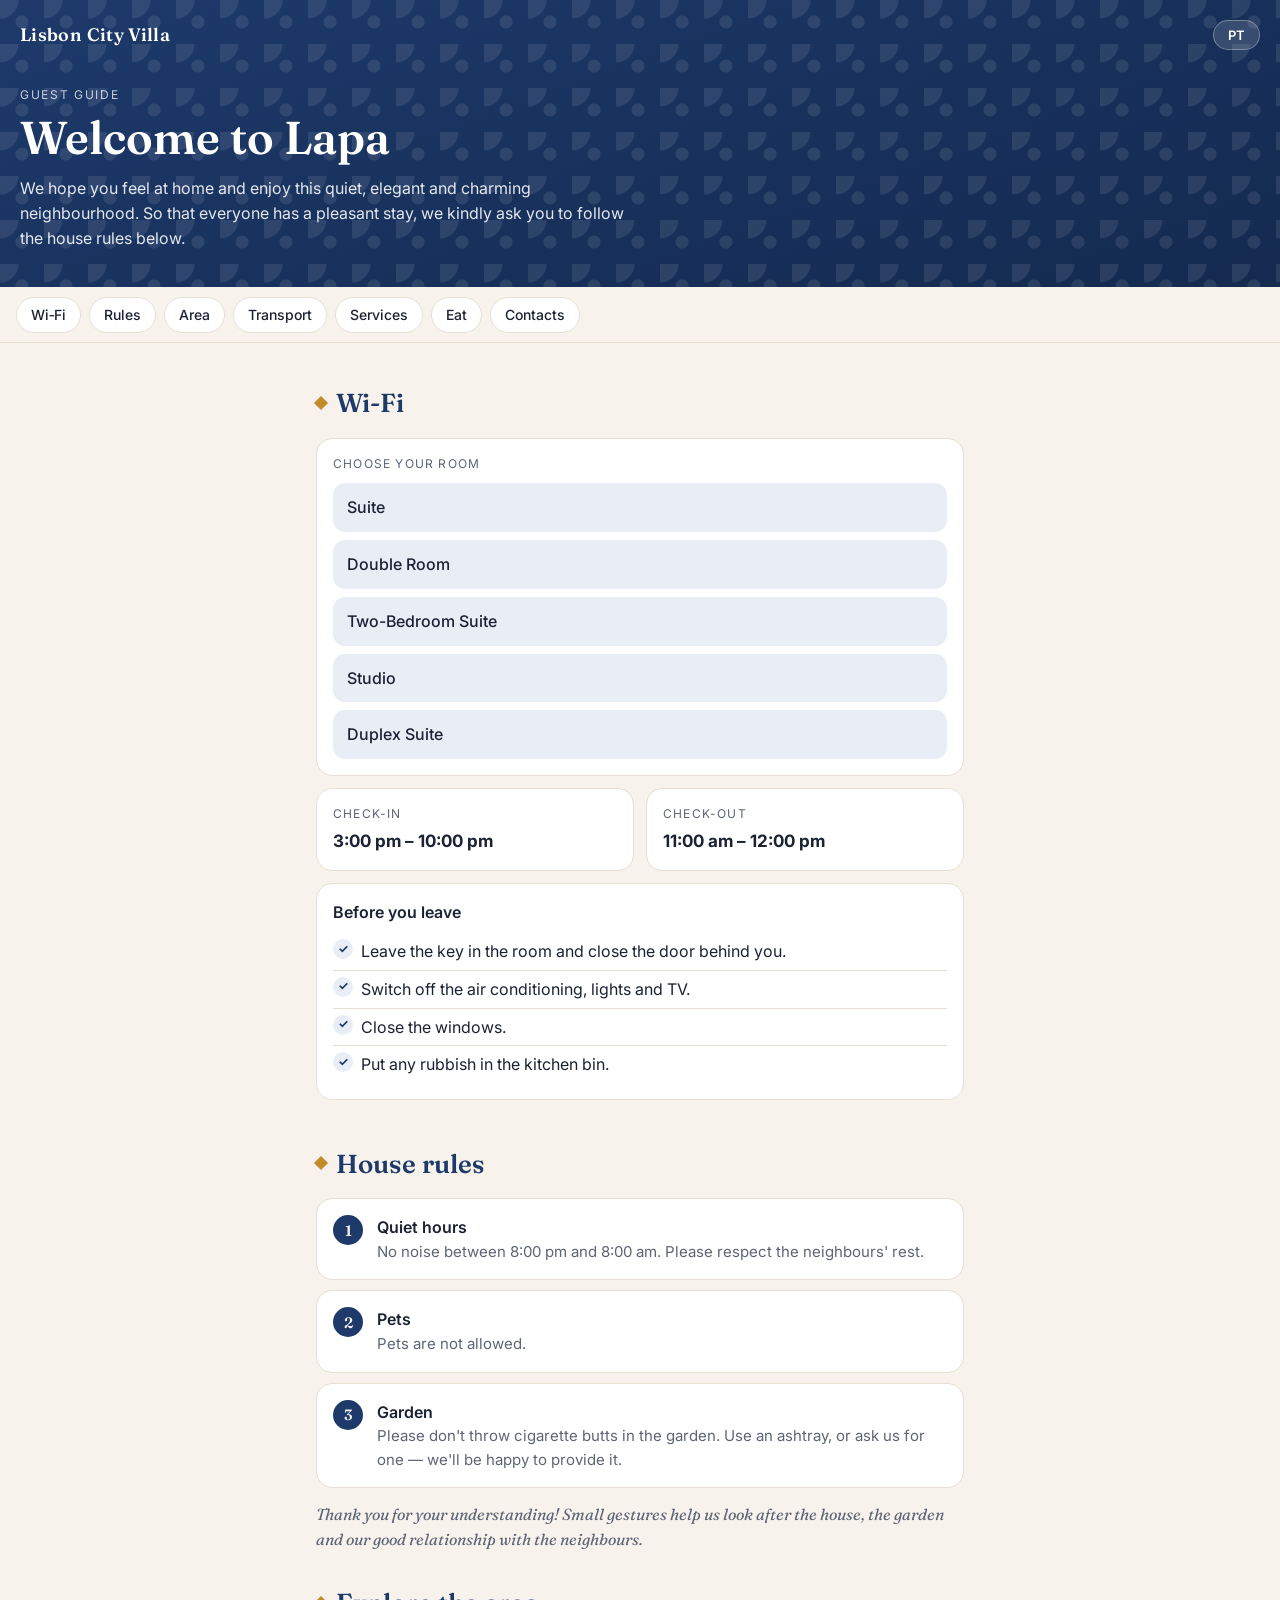
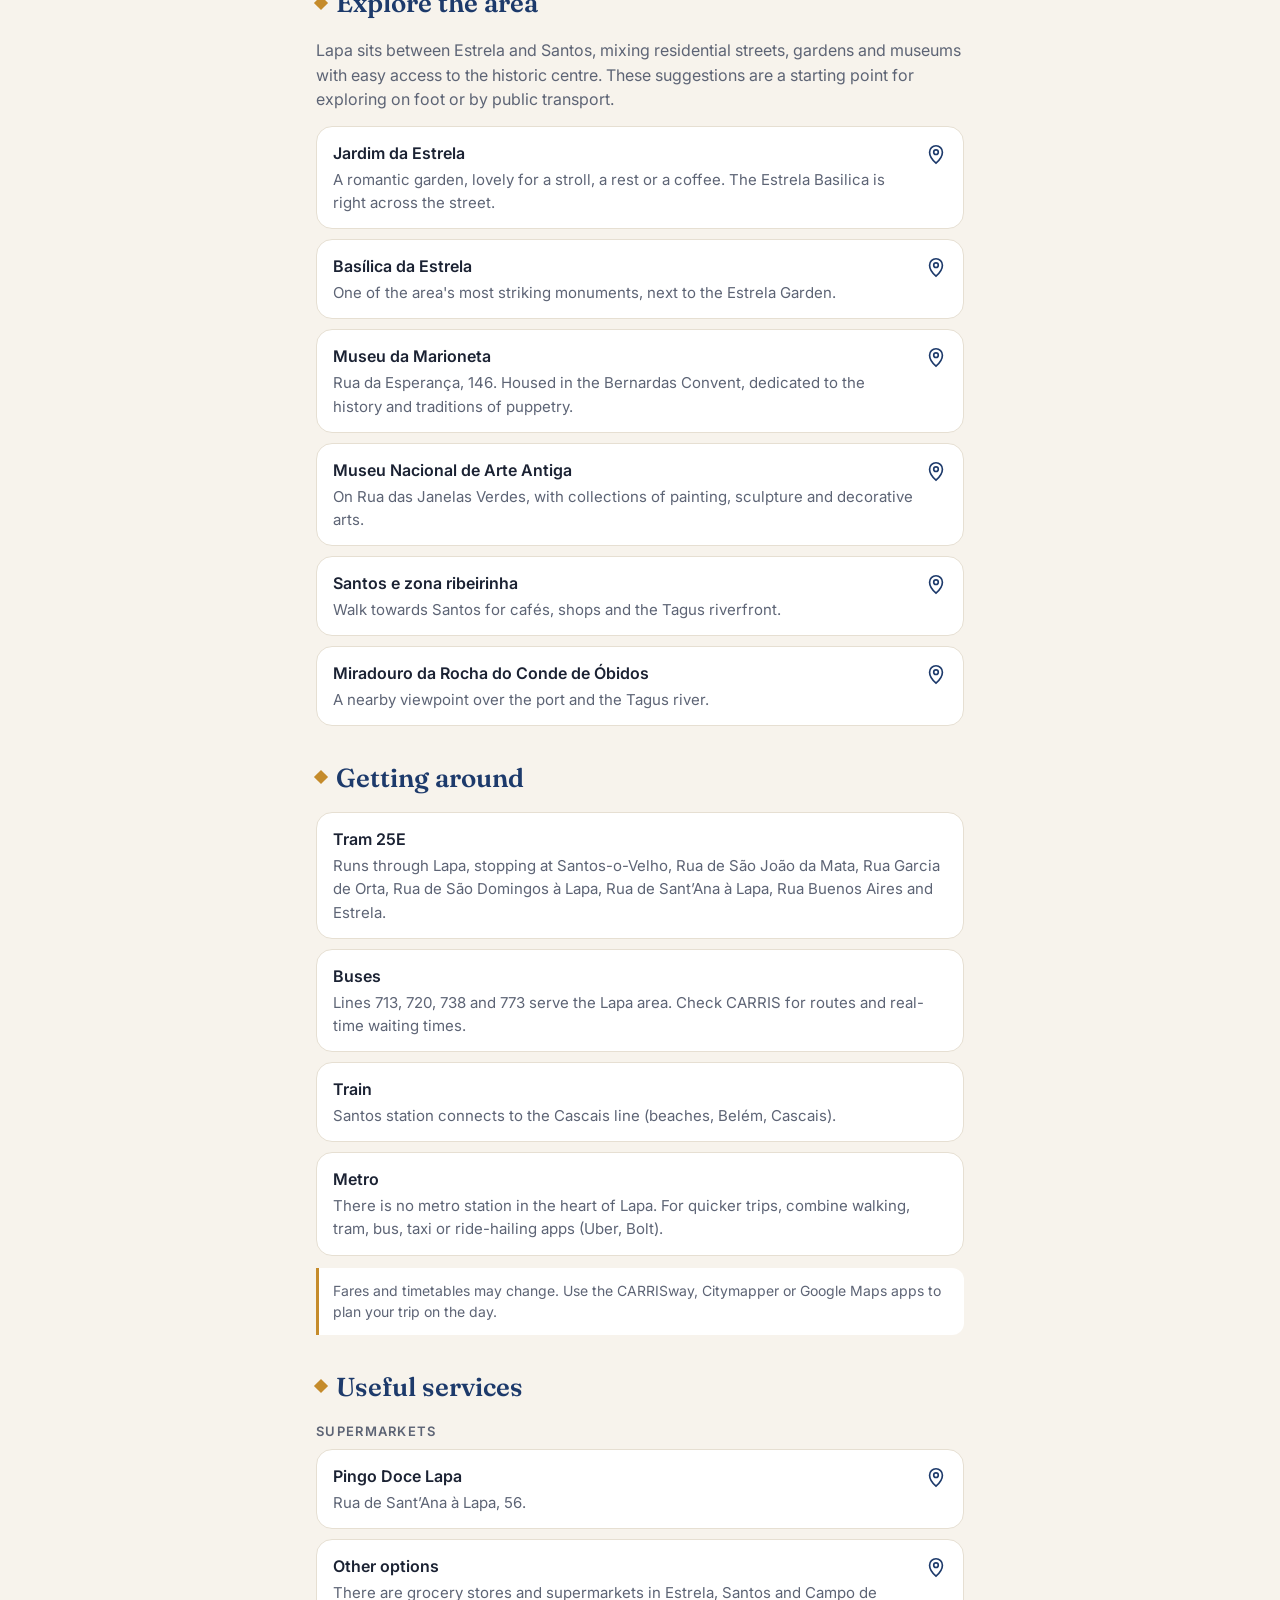
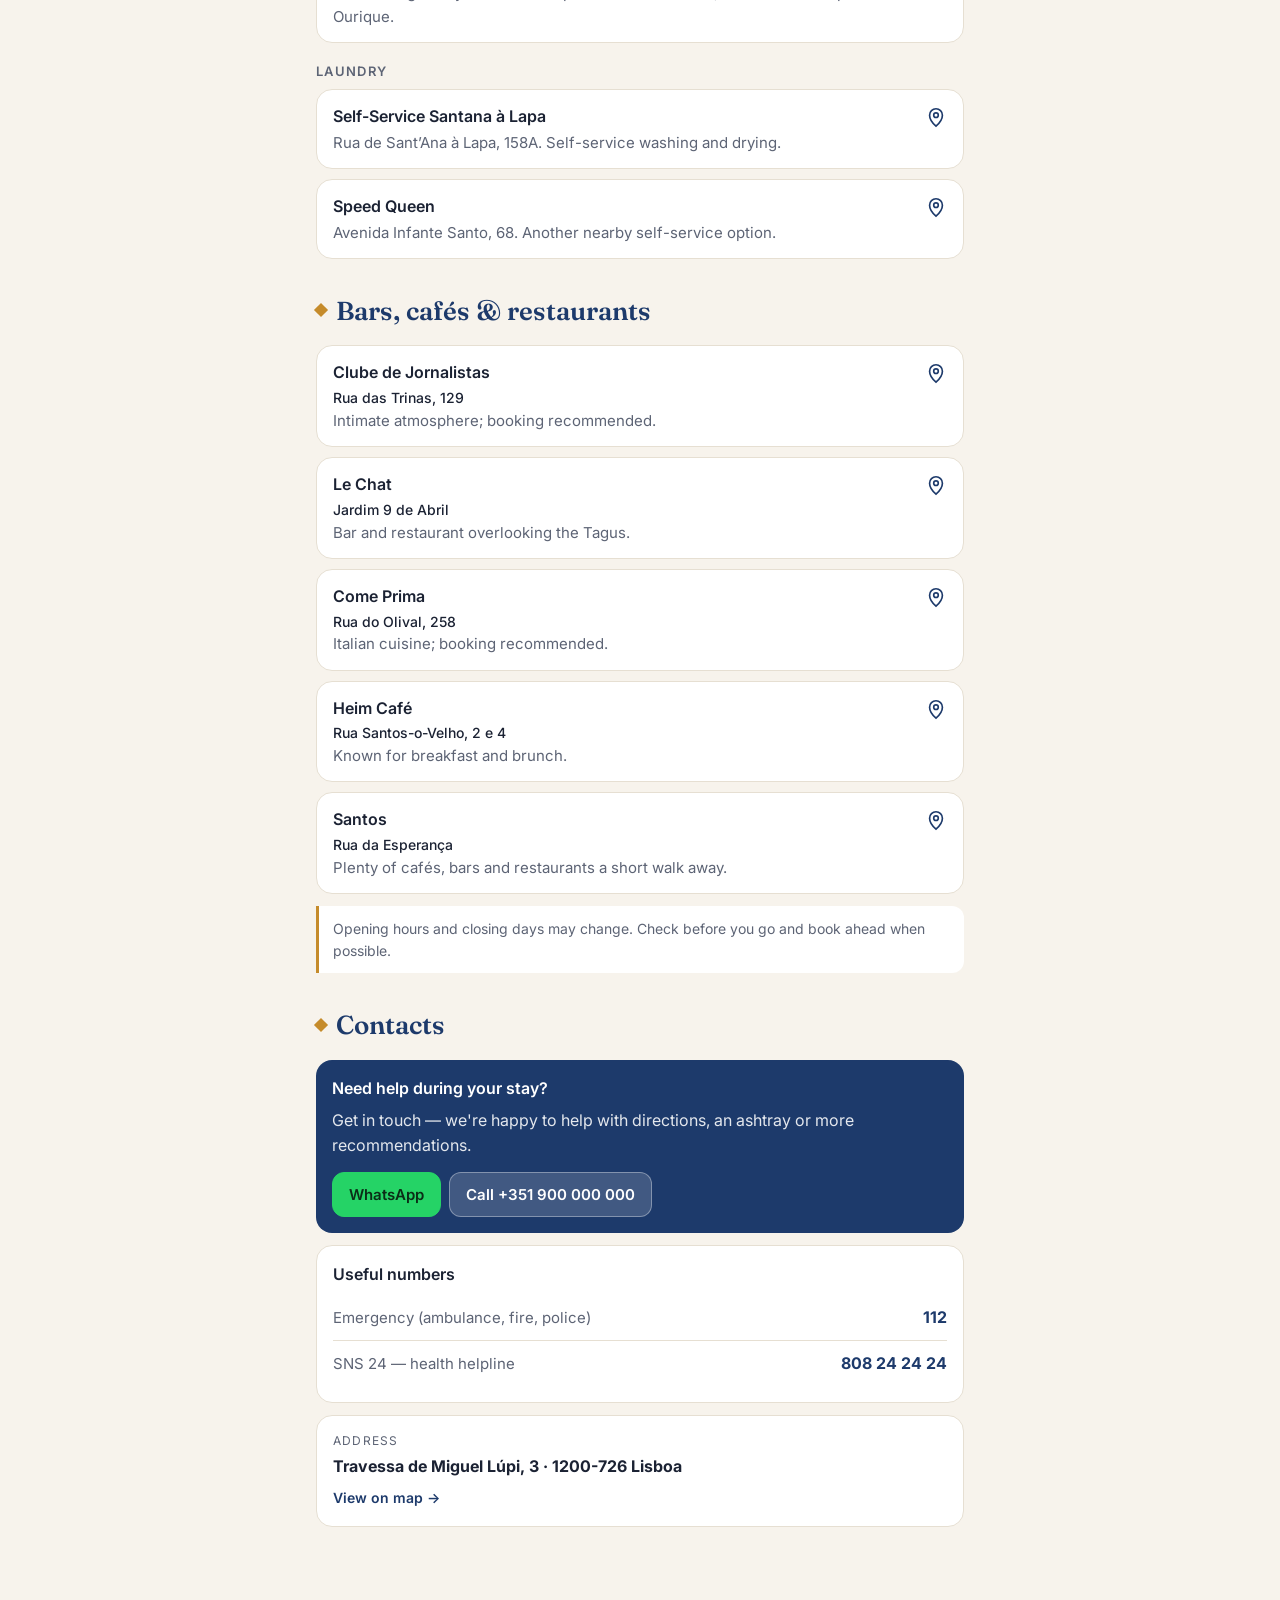
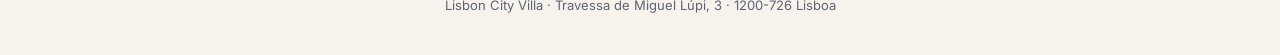
==== index.html @ 4617509f "Guia do hóspede Lisbon City Villa: página por quarto, PT/EN e cartões QR Co-Authored-By: Claude Opus" ====
<!doctype html>
<html lang="pt">
<head>
  <meta charset="utf-8">
  <meta name="viewport" content="width=device-width, initial-scale=1, viewport-fit=cover">
  <title>Lisbon City Villa · Guest Guide</title>
  <meta name="robots" content="noindex">
  <meta name="theme-color" content="#1d3a6b">
  <link rel="preconnect" href="https://fonts.googleapis.com">
  <link rel="preconnect" href="https://fonts.gstatic.com" crossorigin>
  <link href="https://fonts.googleapis.com/css2?family=Fraunces:opsz,wght@9..144,400;9..144,600&family=Inter:wght@400;500;600&display=swap" rel="stylesheet">
  <link rel="stylesheet" href="style.css">
</head>
<body>
  <div id="app"></div>
  <noscript>Ative o JavaScript para ver o guia. · Please enable JavaScript to view this guide.</noscript>
  <script src="conteudo.js"></script>
  <script src="app.js"></script>
</body>
</html>
---- style.css ----
:root {
  --bg: #f7f3ec;
  --surface: #ffffff;
  --ink: #1b2233;
  --muted: #5d6475;
  --line: #e6dfd2;
  --blue: #1d3a6b;
  --blue-soft: #e8edf6;
  --accent: #c58b2b;
  --radius: 16px;
  --serif: "Fraunces", Georgia, serif;
  --sans: "Inter", system-ui, -apple-system, sans-serif;
}
@media (prefers-color-scheme: dark) {
  :root:not([data-theme="light"]) {
    --bg: #121620; --surface: #1b2130; --ink: #edeef2; --muted: #a2a8b6;
    --line: #2a3142; --blue: #9db7e8; --blue-soft: #222c42; --accent: #e0b062;
  }
}
:root[data-theme="dark"] {
  --bg: #121620; --surface: #1b2130; --ink: #edeef2; --muted: #a2a8b6;
  --line: #2a3142; --blue: #9db7e8; --blue-soft: #222c42; --accent: #e0b062;
}

* { box-sizing: border-box; }
html { scroll-behavior: smooth; scroll-padding-top: 64px; }
body {
  margin: 0; background: var(--bg); color: var(--ink);
  font: 16px/1.55 var(--sans); -webkit-font-smoothing: antialiased;
}
a { color: inherit; text-decoration: none; }
h1, h2, h3 { margin: 0; }
p { margin: 0; }

/* Hero — faixa inspirada em azulejo */
.hero {
  position: relative; color: #fff; padding: 20px 20px 36px;
  background:
    radial-gradient(circle at 0 0, rgba(255,255,255,.09) 0 18px, transparent 19px) 0 0/44px 44px,
    radial-gradient(circle at 22px 22px, rgba(255,255,255,.09) 0 6px, transparent 7px) 0 0/44px 44px,
    linear-gradient(160deg, #1d3a6b, #142a4f);
}
.hero-top { display: flex; align-items: center; justify-content: space-between; gap: 12px; margin-bottom: 36px; }
.wordmark { font-family: var(--serif); font-size: 18px; font-weight: 600; letter-spacing: .02em; }
.logo { height: 40px; width: auto; }
.lang {
  font: 600 13px var(--sans); color: #fff; background: rgba(255,255,255,.14);
  border: 1px solid rgba(255,255,255,.3); border-radius: 999px; padding: 6px 14px; cursor: pointer;
}
.eyebrow { font-size: 12px; text-transform: uppercase; letter-spacing: .14em; opacity: .75; margin-bottom: 8px; }
.hero h1 { font-family: var(--serif); font-weight: 600; font-size: clamp(32px, 9vw, 46px); line-height: 1.08; margin-bottom: 14px; }
.lead { opacity: .88; max-width: 38em; }

/* Navegação rápida */
.chips {
  position: sticky; top: 0; z-index: 5; display: flex; gap: 8px; overflow-x: auto;
  padding: 10px 16px; background: color-mix(in srgb, var(--bg) 92%, transparent);
  backdrop-filter: blur(8px); border-bottom: 1px solid var(--line); scrollbar-width: none;
}
.chips::-webkit-scrollbar { display: none; }
.chips a {
  flex: none; font-size: 14px; font-weight: 500; padding: 6px 14px; border-radius: 999px;
  background: var(--surface); border: 1px solid var(--line);
}

main { max-width: 680px; margin: 0 auto; padding: 8px 16px 32px; }
.sec { padding-top: 32px; }
.sec h2 {
  font-family: var(--serif); font-weight: 600; font-size: 26px; color: var(--blue);
  margin-bottom: 14px; display: flex; align-items: flex-start; gap: 10px;
}
.sec h2::before { content: ""; width: 10px; height: 10px; margin-top: .55em; background: var(--accent); transform: rotate(45deg); flex: none; }
h3 { font-size: 16px; font-weight: 600; }

.card {
  display: block; background: var(--surface); border: 1px solid var(--line);
  border-radius: var(--radius); padding: 16px; margin-bottom: 12px;
}
.card h3 { margin-bottom: 8px; }
.lbl { display: block; font-size: 12px; text-transform: uppercase; letter-spacing: .1em; color: var(--muted); }
.row { display: flex; align-items: center; gap: 10px; flex-wrap: wrap; padding: 6px 0; }
.row .lbl { width: 100%; margin-bottom: -6px; }
.row strong { font-size: 18px; word-break: break-all; }
.mono { font-family: ui-monospace, SFMono-Regular, Menlo, monospace; letter-spacing: .02em; }
.wifi { border-color: var(--blue); box-shadow: 0 0 0 3px var(--blue-soft); }
.copy {
  margin-left: auto; font: 600 14px var(--sans); color: #fff; background: var(--blue);
  border: 0; border-radius: 10px; padding: 8px 14px; cursor: pointer;
}
@media (prefers-color-scheme: dark) { .copy { color: #121620; } }
.note { color: var(--muted); font-size: 14px; margin-top: 8px; }

.rooms { display: grid; gap: 8px; margin-top: 10px; }
.rooms a { padding: 12px 14px; border-radius: 12px; background: var(--blue-soft); font-weight: 500; }

.times { display: grid; grid-template-columns: 1fr 1fr; gap: 12px; }
.time strong { font-size: 17px; display: block; margin-top: 4px; }
.checks { margin: 0; padding: 0; list-style: none; }
.checks li { position: relative; padding: 6px 0 6px 28px; border-top: 1px solid var(--line); }
.checks li:first-child { border-top: 0; }
.checks li::before {
  content: "✓"; position: absolute; left: 0; top: 6px; width: 20px; height: 20px; border-radius: 50%;
  background: var(--blue-soft); color: var(--blue); font-size: 12px; font-weight: 700;
  display: grid; place-items: center;
}

.rules { list-style: none; margin: 0; padding: 0; counter-reset: r; display: grid; gap: 10px; }
.rules li {
  counter-increment: r; position: relative; background: var(--surface); border: 1px solid var(--line);
  border-radius: var(--radius); padding: 16px 16px 16px 60px;
}
.rules li::before {
  content: counter(r); position: absolute; left: 16px; top: 16px; width: 30px; height: 30px; border-radius: 50%;
  background: var(--blue); color: var(--bg); font: 600 15px var(--serif); display: grid; place-items: center;
}
.rules p, .item p, .place p { color: var(--muted); font-size: 15px; }
.thanks { margin-top: 14px; font-family: var(--serif); font-style: italic; color: var(--muted); }

.intro { color: var(--muted); margin-bottom: 14px; }
.list { display: grid; gap: 10px; }
.place, .item {
  display: flex; gap: 12px; align-items: flex-start; justify-content: space-between;
  background: var(--surface); border: 1px solid var(--line); border-radius: var(--radius); padding: 14px 16px;
}
.item { display: block; }
.place h3, .item h3 { margin-bottom: 2px; }
.place svg { flex: none; width: 22px; height: 22px; margin-top: 2px; fill: none; stroke: var(--blue); stroke-width: 1.8; }
.place:active { transform: scale(.99); }
.place .addr { color: var(--ink); font-size: 14px; font-weight: 500; }
.cat { margin: 18px 0 8px; font-size: 13px; text-transform: uppercase; letter-spacing: .1em; color: var(--muted); }
.cat:first-of-type { margin-top: 0; }
.tip {
  margin-top: 12px; font-size: 14px; color: var(--muted); padding: 12px 14px;
  border-left: 3px solid var(--accent); background: var(--surface); border-radius: 0 12px 12px 0;
}

.help { background: var(--blue); color: #fff; border: 0; }
.help p { opacity: .88; }
@media (prefers-color-scheme: dark) { .help { color: #121620; } }
.btns { display: flex; flex-wrap: wrap; gap: 8px; margin-top: 14px; }
.btn {
  font-weight: 600; font-size: 15px; padding: 10px 16px; border-radius: 12px;
  background: rgba(255,255,255,.16); border: 1px solid rgba(255,255,255,.35);
}
.btn.wa { background: #25d366; border-color: #25d366; color: #0b2e17; }
.num { justify-content: space-between; border-top: 1px solid var(--line); padding: 10px 0; flex-wrap: nowrap; }
.num:first-of-type { border-top: 0; }
.num span { color: var(--muted); font-size: 15px; }
.num strong { font-size: 16px; color: var(--blue); white-space: nowrap; word-break: normal; }
.addr-card strong { display: block; margin: 4px 0 6px; }
.addr-card .link { color: var(--blue); font-weight: 600; font-size: 14px; }

footer { text-align: center; color: var(--muted); font-size: 13px; padding: 24px 16px 40px; }
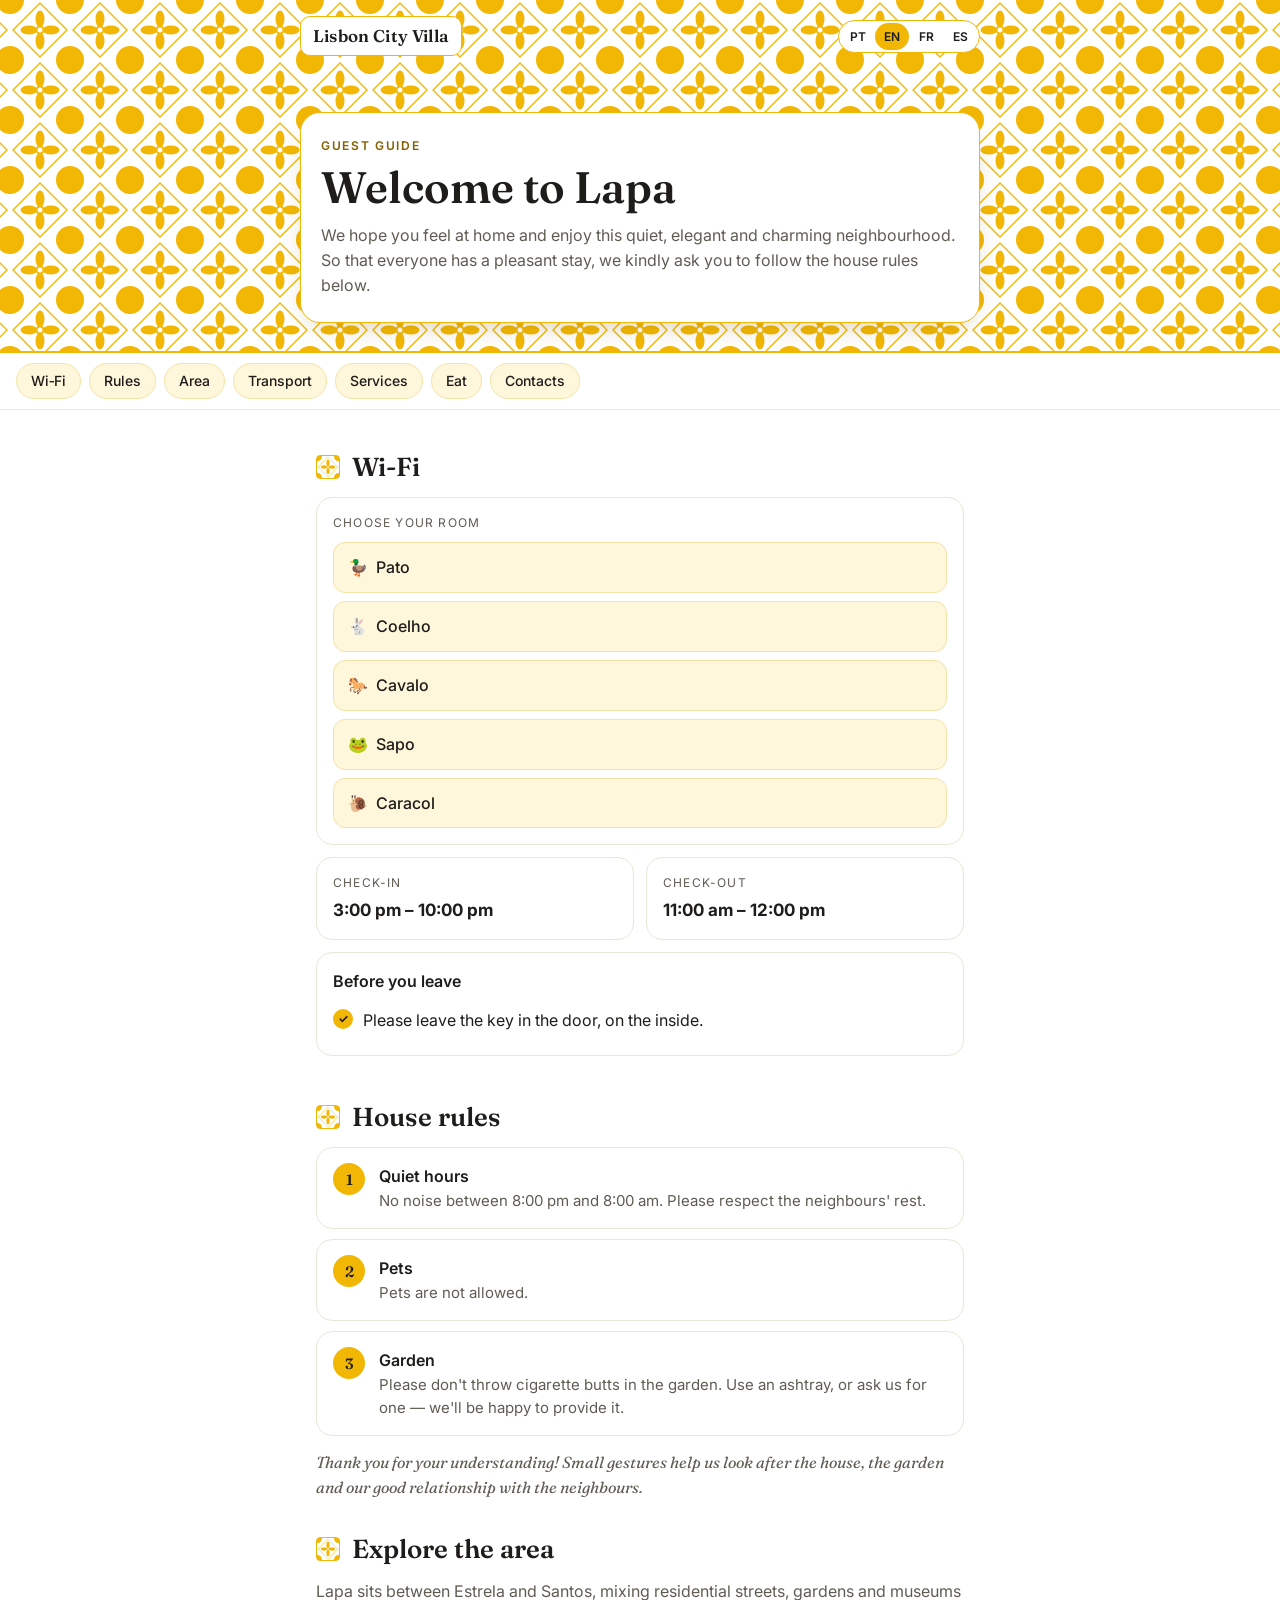
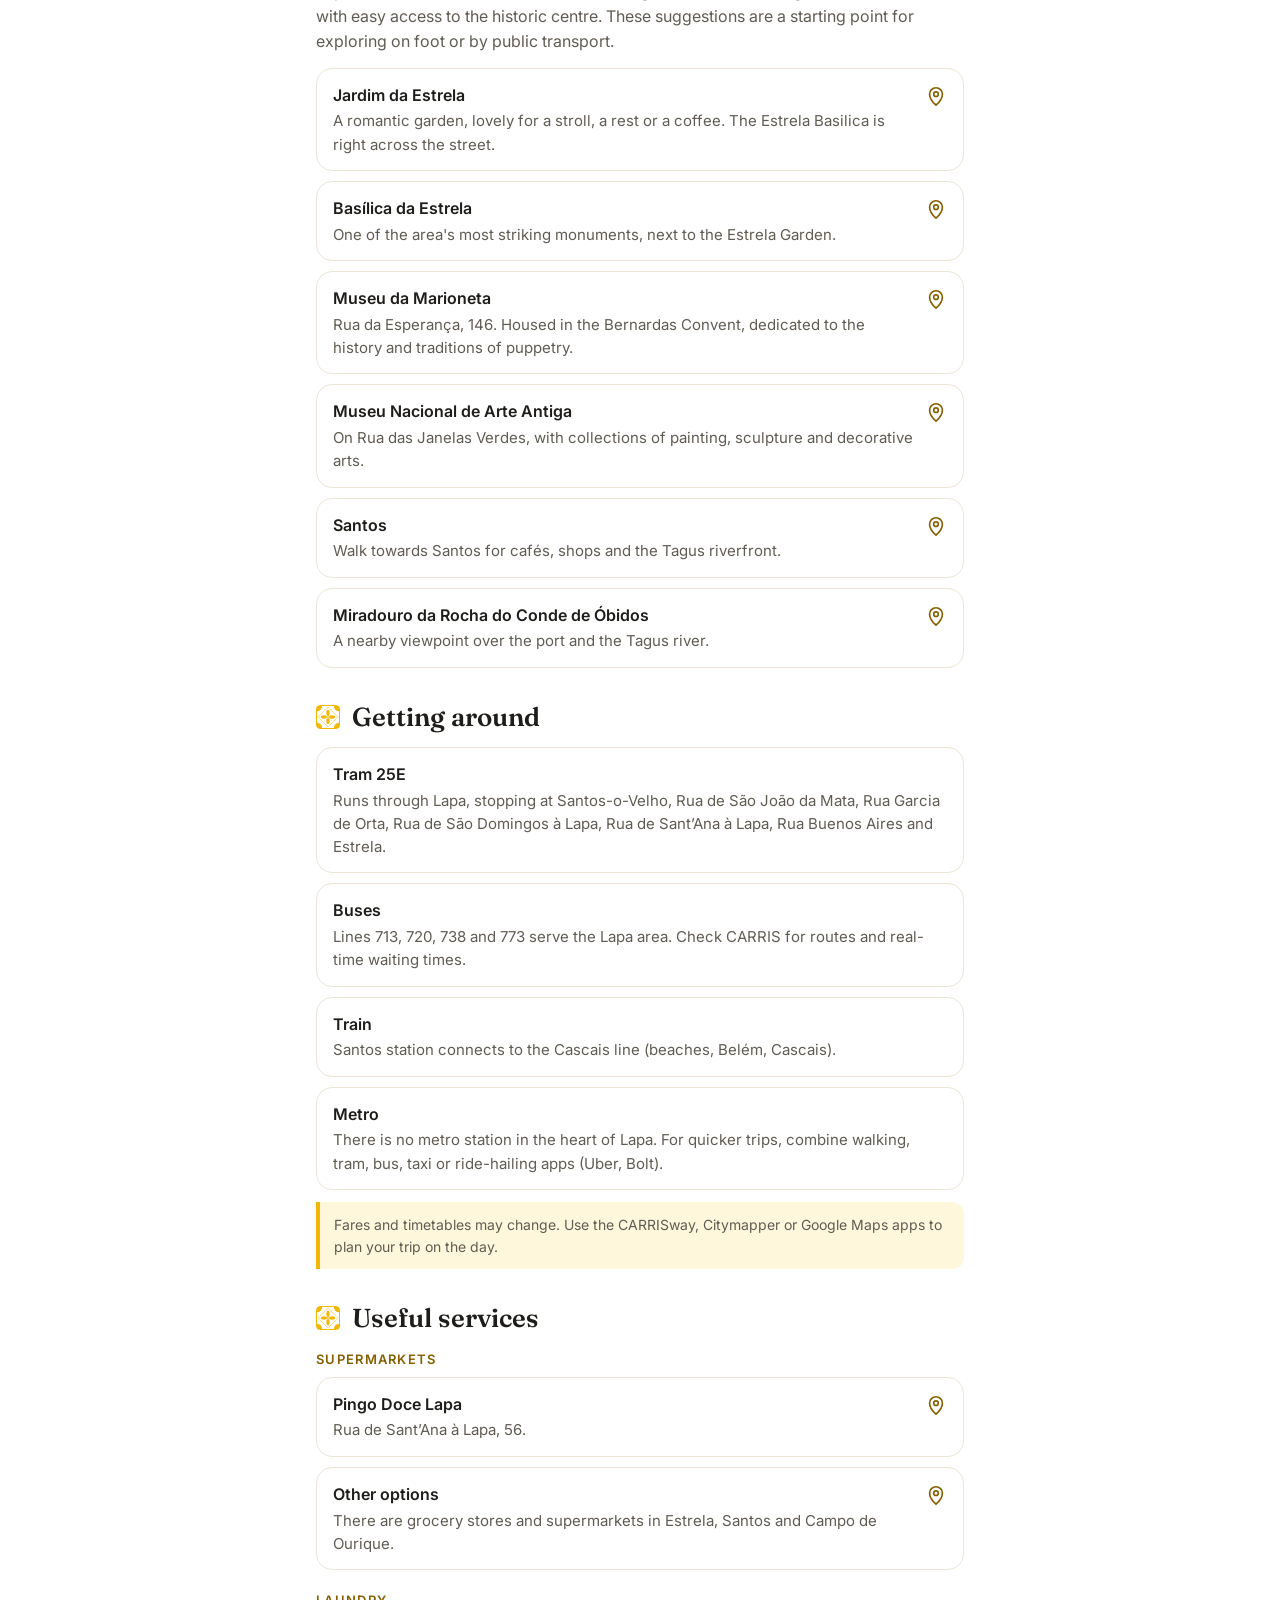
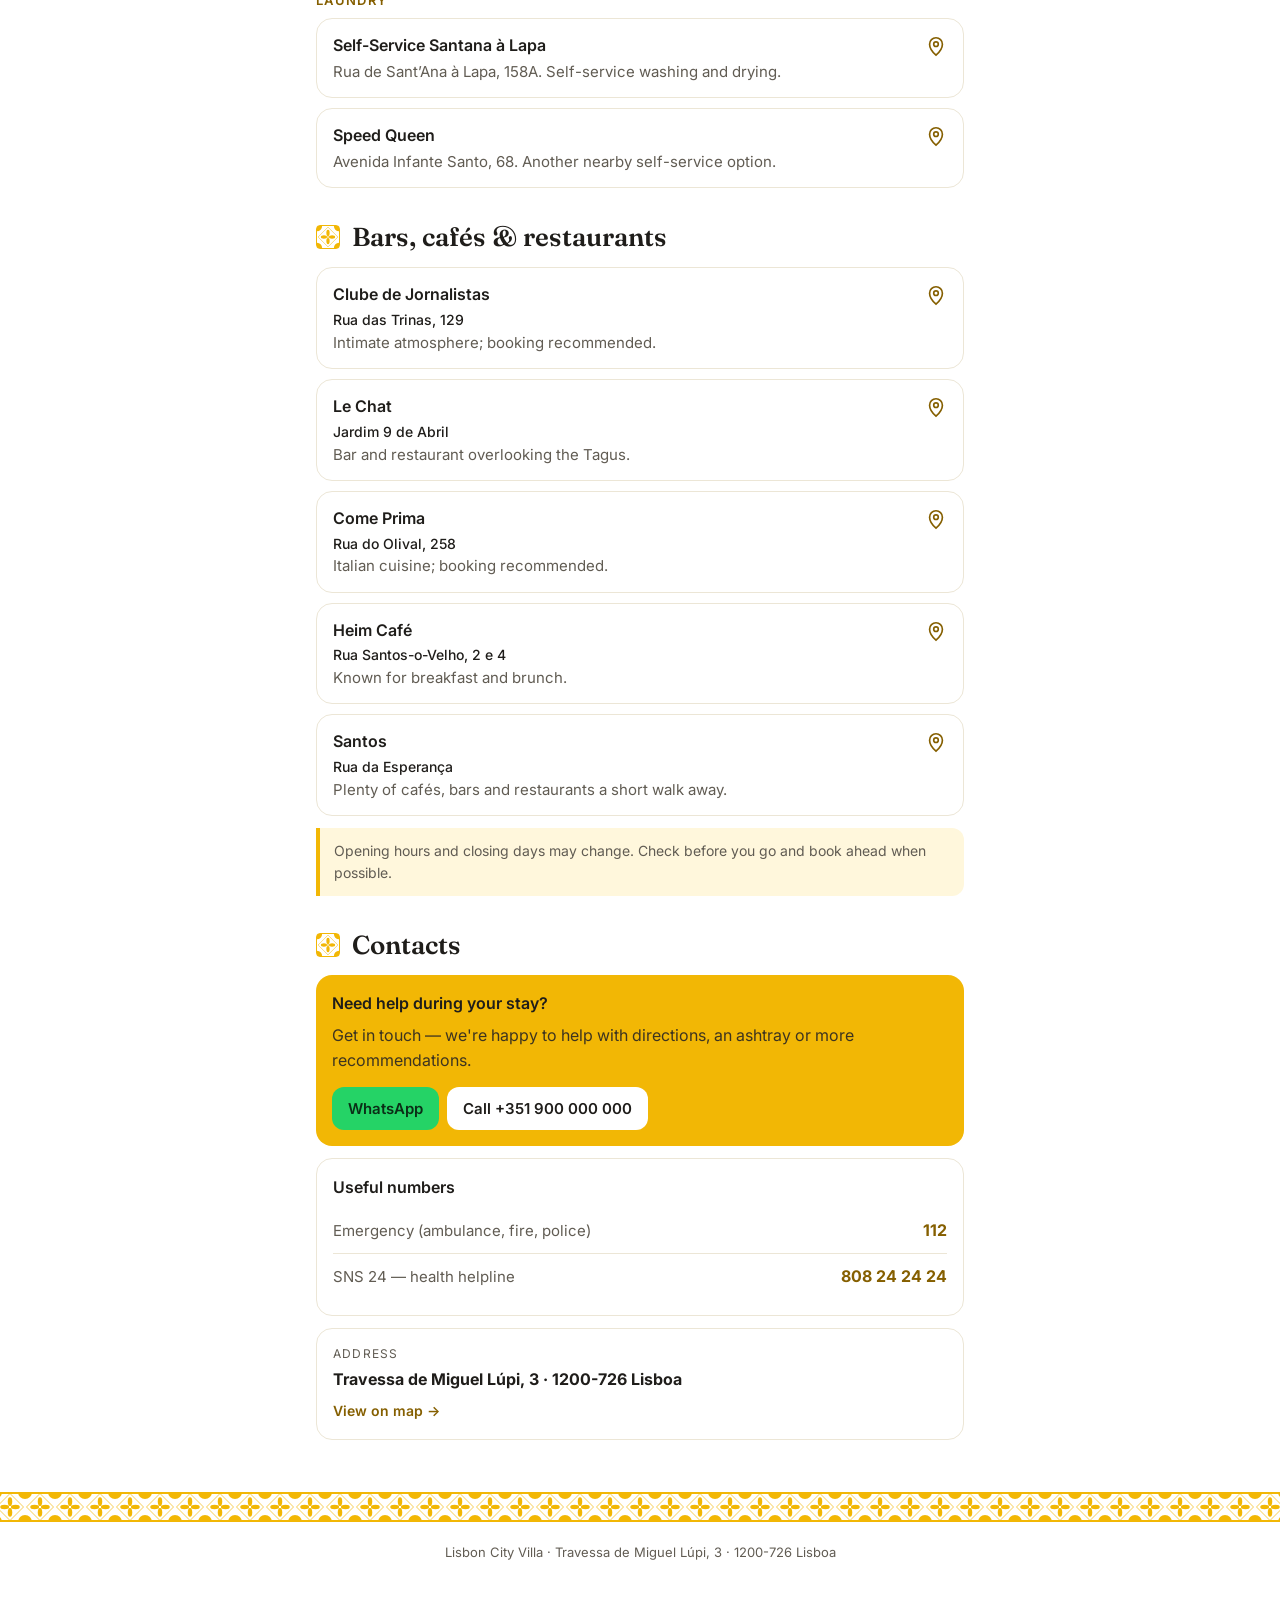
==== commit d51778e3: "Design branco/amarelo com azulejos, quartos Pato–Caracol, check-out e 4 línguas (PT/EN/FR/ES) Co-Aut" ====
--- a/index.html
+++ b/index.html
@@ -5,7 +5,7 @@
   <meta name="viewport" content="width=device-width, initial-scale=1, viewport-fit=cover">
   <title>Lisbon City Villa · Guest Guide</title>
   <meta name="robots" content="noindex">
-  <meta name="theme-color" content="#1d3a6b">
+  <meta name="theme-color" content="#f2b705">
   <link rel="preconnect" href="https://fonts.googleapis.com">
   <link rel="preconnect" href="https://fonts.gstatic.com" crossorigin>
   <link href="https://fonts.googleapis.com/css2?family=Fraunces:opsz,wght@9..144,400;9..144,600&family=Inter:wght@400;500;600&display=swap" rel="stylesheet">
--- a/style.css
+++ b/style.css
@@ -1,25 +1,17 @@
 :root {
-  --bg: #f7f3ec;
+  --bg: #ffffff;
   --surface: #ffffff;
-  --ink: #1b2233;
-  --muted: #5d6475;
-  --line: #e6dfd2;
-  --blue: #1d3a6b;
-  --blue-soft: #e8edf6;
-  --accent: #c58b2b;
+  --ink: #1f1d1a;
+  --muted: #615c53;
+  --line: #ece6d6;
+  --yellow: #f2b705;
+  --yellow-soft: #fff7dc;
+  --yellow-ink: #855f00; /* amarelo escuro para texto sobre branco (contraste AA) */
   --radius: 16px;
   --serif: "Fraunces", Georgia, serif;
   --sans: "Inter", system-ui, -apple-system, sans-serif;
-}
-@media (prefers-color-scheme: dark) {
-  :root:not([data-theme="light"]) {
-    --bg: #121620; --surface: #1b2130; --ink: #edeef2; --muted: #a2a8b6;
-    --line: #2a3142; --blue: #9db7e8; --blue-soft: #222c42; --accent: #e0b062;
-  }
-}
-:root[data-theme="dark"] {
-  --bg: #121620; --surface: #1b2130; --ink: #edeef2; --muted: #a2a8b6;
-  --line: #2a3142; --blue: #9db7e8; --blue-soft: #222c42; --accent: #e0b062;
+  /* Azulejo: cantos em quarto de círculo + flor central, repete-se em padrão */
+  --azulejo: url("data:image/svg+xml,%3Csvg xmlns='http://www.w3.org/2000/svg' width='60' height='60' viewBox='0 0 60 60'%3E%3Cg fill='%23f2b705'%3E%3Cpath d='M0 0h14A14 14 0 0 1 0 14z'/%3E%3Cpath d='M60 0v14A14 14 0 0 1 46 0z'/%3E%3Cpath d='M60 60H46a14 14 0 0 1 14-14z'/%3E%3Cpath d='M0 60V46a14 14 0 0 1 14 14z'/%3E%3Cellipse cx='30' cy='19' rx='4.5' ry='8.5'/%3E%3Cellipse cx='30' cy='41' rx='4.5' ry='8.5'/%3E%3Cellipse cx='19' cy='30' rx='8.5' ry='4.5'/%3E%3Cellipse cx='41' cy='30' rx='8.5' ry='4.5'/%3E%3C/g%3E%3Ccircle cx='30' cy='30' r='3.5' fill='%23fff' stroke='%23f2b705' stroke-width='2'/%3E%3Cpath d='M30 3 57 30 30 57 3 30z' fill='none' stroke='%23f2b705' stroke-width='1.4'/%3E%3C/svg%3E");
 }
 
 * { box-sizing: border-box; }
@@ -29,47 +21,71 @@
   font: 16px/1.55 var(--sans); -webkit-font-smoothing: antialiased;
 }
 a { color: inherit; text-decoration: none; }
-h1, h2, h3 { margin: 0; }
-p { margin: 0; }
+h1, h2, h3, p { margin: 0; }
 
-/* Hero — faixa inspirada em azulejo */
+/* ---------- Topo com padrão de azulejo ---------- */
 .hero {
-  position: relative; color: #fff; padding: 20px 20px 36px;
-  background:
-    radial-gradient(circle at 0 0, rgba(255,255,255,.09) 0 18px, transparent 19px) 0 0/44px 44px,
-    radial-gradient(circle at 22px 22px, rgba(255,255,255,.09) 0 6px, transparent 7px) 0 0/44px 44px,
-    linear-gradient(160deg, #1d3a6b, #142a4f);
+  background: var(--azulejo) center top / 60px 60px, #fff;
+  padding: 16px 16px 28px; border-bottom: 2px solid var(--yellow);
 }
-.hero-top { display: flex; align-items: center; justify-content: space-between; gap: 12px; margin-bottom: 36px; }
-.wordmark { font-family: var(--serif); font-size: 18px; font-weight: 600; letter-spacing: .02em; }
-.logo { height: 40px; width: auto; }
-.lang {
-  font: 600 13px var(--sans); color: #fff; background: rgba(255,255,255,.14);
-  border: 1px solid rgba(255,255,255,.3); border-radius: 999px; padding: 6px 14px; cursor: pointer;
+.hero-top {
+  display: flex; align-items: center; justify-content: space-between; gap: 10px;
+  max-width: 680px; margin: 0 auto 56px;
 }
-.eyebrow { font-size: 12px; text-transform: uppercase; letter-spacing: .14em; opacity: .75; margin-bottom: 8px; }
-.hero h1 { font-family: var(--serif); font-weight: 600; font-size: clamp(32px, 9vw, 46px); line-height: 1.08; margin-bottom: 14px; }
-.lead { opacity: .88; max-width: 38em; }
+.wordmark {
+  font-family: var(--serif); font-size: 17px; font-weight: 600; letter-spacing: .01em;
+  background: #fff; padding: 6px 12px; border-radius: 10px; border: 1.5px solid var(--yellow);
+}
+.logo { height: 44px; width: auto; background: #fff; padding: 4px 8px; border-radius: 10px; }
+.langs { display: flex; background: #fff; border: 1.5px solid var(--yellow); border-radius: 999px; padding: 2px; }
+.langs button {
+  font: 600 12px var(--sans); color: var(--ink); background: none; border: 0;
+  border-radius: 999px; padding: 6px 9px; cursor: pointer; min-width: 34px;
+}
+.langs button[aria-pressed="true"] { background: var(--yellow); }
 
-/* Navegação rápida */
+.hero-body {
+  max-width: 680px; margin: 0 auto; background: #fff; border-radius: 20px;
+  padding: 24px 20px; border: 1.5px solid var(--yellow);
+  box-shadow: 0 10px 30px -14px rgba(133, 95, 0, .45);
+}
+.eyebrow { font-size: 12px; text-transform: uppercase; letter-spacing: .14em; color: var(--yellow-ink); font-weight: 600; margin-bottom: 8px; }
+.room-badge {
+  display: inline-block; font-weight: 600; font-size: 15px; background: var(--yellow);
+  padding: 5px 14px; border-radius: 999px; margin-bottom: 12px;
+}
+.ico { margin: 0 .3em; }
+.rooms .ico { margin: 0 .5em 0 0; }
+.hero h1 { font-family: var(--serif); font-weight: 600; font-size: clamp(30px, 8.5vw, 44px); line-height: 1.08; margin-bottom: 12px; }
+.lead { color: var(--muted); }
+
+.tile-strip {
+  height: 30px; background: var(--azulejo) center / 30px 30px;
+  border-block: 2px solid var(--yellow);
+}
+
+/* ---------- Navegação rápida ---------- */
 .chips {
   position: sticky; top: 0; z-index: 5; display: flex; gap: 8px; overflow-x: auto;
-  padding: 10px 16px; background: color-mix(in srgb, var(--bg) 92%, transparent);
+  padding: 10px 16px; background: rgba(255, 255, 255, .94);
   backdrop-filter: blur(8px); border-bottom: 1px solid var(--line); scrollbar-width: none;
 }
 .chips::-webkit-scrollbar { display: none; }
 .chips a {
   flex: none; font-size: 14px; font-weight: 500; padding: 6px 14px; border-radius: 999px;
-  background: var(--surface); border: 1px solid var(--line);
+  background: var(--yellow-soft); border: 1px solid #f4e2a6;
 }
 
-main { max-width: 680px; margin: 0 auto; padding: 8px 16px 32px; }
-.sec { padding-top: 32px; }
+main { max-width: 680px; margin: 0 auto; padding: 8px 16px 40px; }
+.sec { padding-top: 34px; }
 .sec h2 {
-  font-family: var(--serif); font-weight: 600; font-size: 26px; color: var(--blue);
-  margin-bottom: 14px; display: flex; align-items: flex-start; gap: 10px;
+  font-family: var(--serif); font-weight: 600; font-size: 26px; line-height: 1.2;
+  margin-bottom: 14px; display: flex; align-items: flex-start; gap: 12px;
 }
-.sec h2::before { content: ""; width: 10px; height: 10px; margin-top: .55em; background: var(--accent); transform: rotate(45deg); flex: none; }
+.sec h2::before {
+  content: ""; flex: none; width: 22px; height: 22px; margin-top: .12em;
+  background: var(--azulejo) center / 22px 22px; border: 1.5px solid var(--yellow); border-radius: 4px;
+}
 h3 { font-size: 16px; font-weight: 600; }
 
 .card {
@@ -82,36 +98,34 @@
 .row .lbl { width: 100%; margin-bottom: -6px; }
 .row strong { font-size: 18px; word-break: break-all; }
 .mono { font-family: ui-monospace, SFMono-Regular, Menlo, monospace; letter-spacing: .02em; }
-.wifi { border-color: var(--blue); box-shadow: 0 0 0 3px var(--blue-soft); }
+.wifi { background: var(--yellow-soft); border: 1.5px solid var(--yellow); }
 .copy {
-  margin-left: auto; font: 600 14px var(--sans); color: #fff; background: var(--blue);
-  border: 0; border-radius: 10px; padding: 8px 14px; cursor: pointer;
+  margin-left: auto; font: 600 14px var(--sans); color: var(--ink); background: var(--yellow);
+  border: 0; border-radius: 10px; padding: 9px 16px; cursor: pointer;
 }
-@media (prefers-color-scheme: dark) { .copy { color: #121620; } }
 .note { color: var(--muted); font-size: 14px; margin-top: 8px; }
 
 .rooms { display: grid; gap: 8px; margin-top: 10px; }
-.rooms a { padding: 12px 14px; border-radius: 12px; background: var(--blue-soft); font-weight: 500; }
+.rooms a { padding: 12px 14px; border-radius: 12px; background: var(--yellow-soft); border: 1px solid #f4e2a6; font-weight: 500; }
 
 .times { display: grid; grid-template-columns: 1fr 1fr; gap: 12px; }
 .time strong { font-size: 17px; display: block; margin-top: 4px; }
 .checks { margin: 0; padding: 0; list-style: none; }
-.checks li { position: relative; padding: 6px 0 6px 28px; border-top: 1px solid var(--line); }
+.checks li { position: relative; padding: 6px 0 6px 30px; border-top: 1px solid var(--line); }
 .checks li:first-child { border-top: 0; }
 .checks li::before {
-  content: "✓"; position: absolute; left: 0; top: 6px; width: 20px; height: 20px; border-radius: 50%;
-  background: var(--blue-soft); color: var(--blue); font-size: 12px; font-weight: 700;
-  display: grid; place-items: center;
+  content: "✓"; position: absolute; left: 0; top: 7px; width: 20px; height: 20px; border-radius: 50%;
+  background: var(--yellow); font-size: 12px; font-weight: 700; display: grid; place-items: center;
 }
 
 .rules { list-style: none; margin: 0; padding: 0; counter-reset: r; display: grid; gap: 10px; }
 .rules li {
-  counter-increment: r; position: relative; background: var(--surface); border: 1px solid var(--line);
-  border-radius: var(--radius); padding: 16px 16px 16px 60px;
+  counter-increment: r; position: relative; border: 1px solid var(--line);
+  border-radius: var(--radius); padding: 16px 16px 16px 62px;
 }
 .rules li::before {
-  content: counter(r); position: absolute; left: 16px; top: 16px; width: 30px; height: 30px; border-radius: 50%;
-  background: var(--blue); color: var(--bg); font: 600 15px var(--serif); display: grid; place-items: center;
+  content: counter(r); position: absolute; left: 16px; top: 15px; width: 32px; height: 32px;
+  border-radius: 50%; background: var(--yellow); font: 600 15px var(--serif); display: grid; place-items: center;
 }
 .rules p, .item p, .place p { color: var(--muted); font-size: 15px; }
 .thanks { margin-top: 14px; font-family: var(--serif); font-style: italic; color: var(--muted); }
@@ -120,34 +134,31 @@
 .list { display: grid; gap: 10px; }
 .place, .item {
   display: flex; gap: 12px; align-items: flex-start; justify-content: space-between;
-  background: var(--surface); border: 1px solid var(--line); border-radius: var(--radius); padding: 14px 16px;
+  border: 1px solid var(--line); border-radius: var(--radius); padding: 14px 16px; background: var(--surface);
 }
 .item { display: block; }
 .place h3, .item h3 { margin-bottom: 2px; }
-.place svg { flex: none; width: 22px; height: 22px; margin-top: 2px; fill: none; stroke: var(--blue); stroke-width: 1.8; }
+.place svg { flex: none; width: 22px; height: 22px; margin-top: 2px; fill: none; stroke: var(--yellow-ink); stroke-width: 1.8; }
+.place:hover { border-color: var(--yellow); }
 .place:active { transform: scale(.99); }
 .place .addr { color: var(--ink); font-size: 14px; font-weight: 500; }
-.cat { margin: 18px 0 8px; font-size: 13px; text-transform: uppercase; letter-spacing: .1em; color: var(--muted); }
+.cat { margin: 20px 0 8px; font-size: 13px; text-transform: uppercase; letter-spacing: .1em; color: var(--yellow-ink); }
 .cat:first-of-type { margin-top: 0; }
 .tip {
   margin-top: 12px; font-size: 14px; color: var(--muted); padding: 12px 14px;
-  border-left: 3px solid var(--accent); background: var(--surface); border-radius: 0 12px 12px 0;
+  border-left: 4px solid var(--yellow); background: var(--yellow-soft); border-radius: 0 12px 12px 0;
 }
 
-.help { background: var(--blue); color: #fff; border: 0; }
-.help p { opacity: .88; }
-@media (prefers-color-scheme: dark) { .help { color: #121620; } }
+.help { background: var(--yellow); border: 0; }
+.help p { color: #3d3420; }
 .btns { display: flex; flex-wrap: wrap; gap: 8px; margin-top: 14px; }
-.btn {
-  font-weight: 600; font-size: 15px; padding: 10px 16px; border-radius: 12px;
-  background: rgba(255,255,255,.16); border: 1px solid rgba(255,255,255,.35);
-}
-.btn.wa { background: #25d366; border-color: #25d366; color: #0b2e17; }
+.btn { font-weight: 600; font-size: 15px; padding: 10px 16px; border-radius: 12px; background: #fff; }
+.btn.wa { background: #25d366; color: #0b2e17; }
 .num { justify-content: space-between; border-top: 1px solid var(--line); padding: 10px 0; flex-wrap: nowrap; }
 .num:first-of-type { border-top: 0; }
 .num span { color: var(--muted); font-size: 15px; }
-.num strong { font-size: 16px; color: var(--blue); white-space: nowrap; word-break: normal; }
+.num strong { font-size: 16px; color: var(--yellow-ink); white-space: nowrap; word-break: normal; }
 .addr-card strong { display: block; margin: 4px 0 6px; }
-.addr-card .link { color: var(--blue); font-weight: 600; font-size: 14px; }
+.addr-card .link { color: var(--yellow-ink); font-weight: 600; font-size: 14px; }
 
-footer { text-align: center; color: var(--muted); font-size: 13px; padding: 24px 16px 40px; }
+footer { text-align: center; color: var(--muted); font-size: 13px; padding: 20px 16px 40px; }
